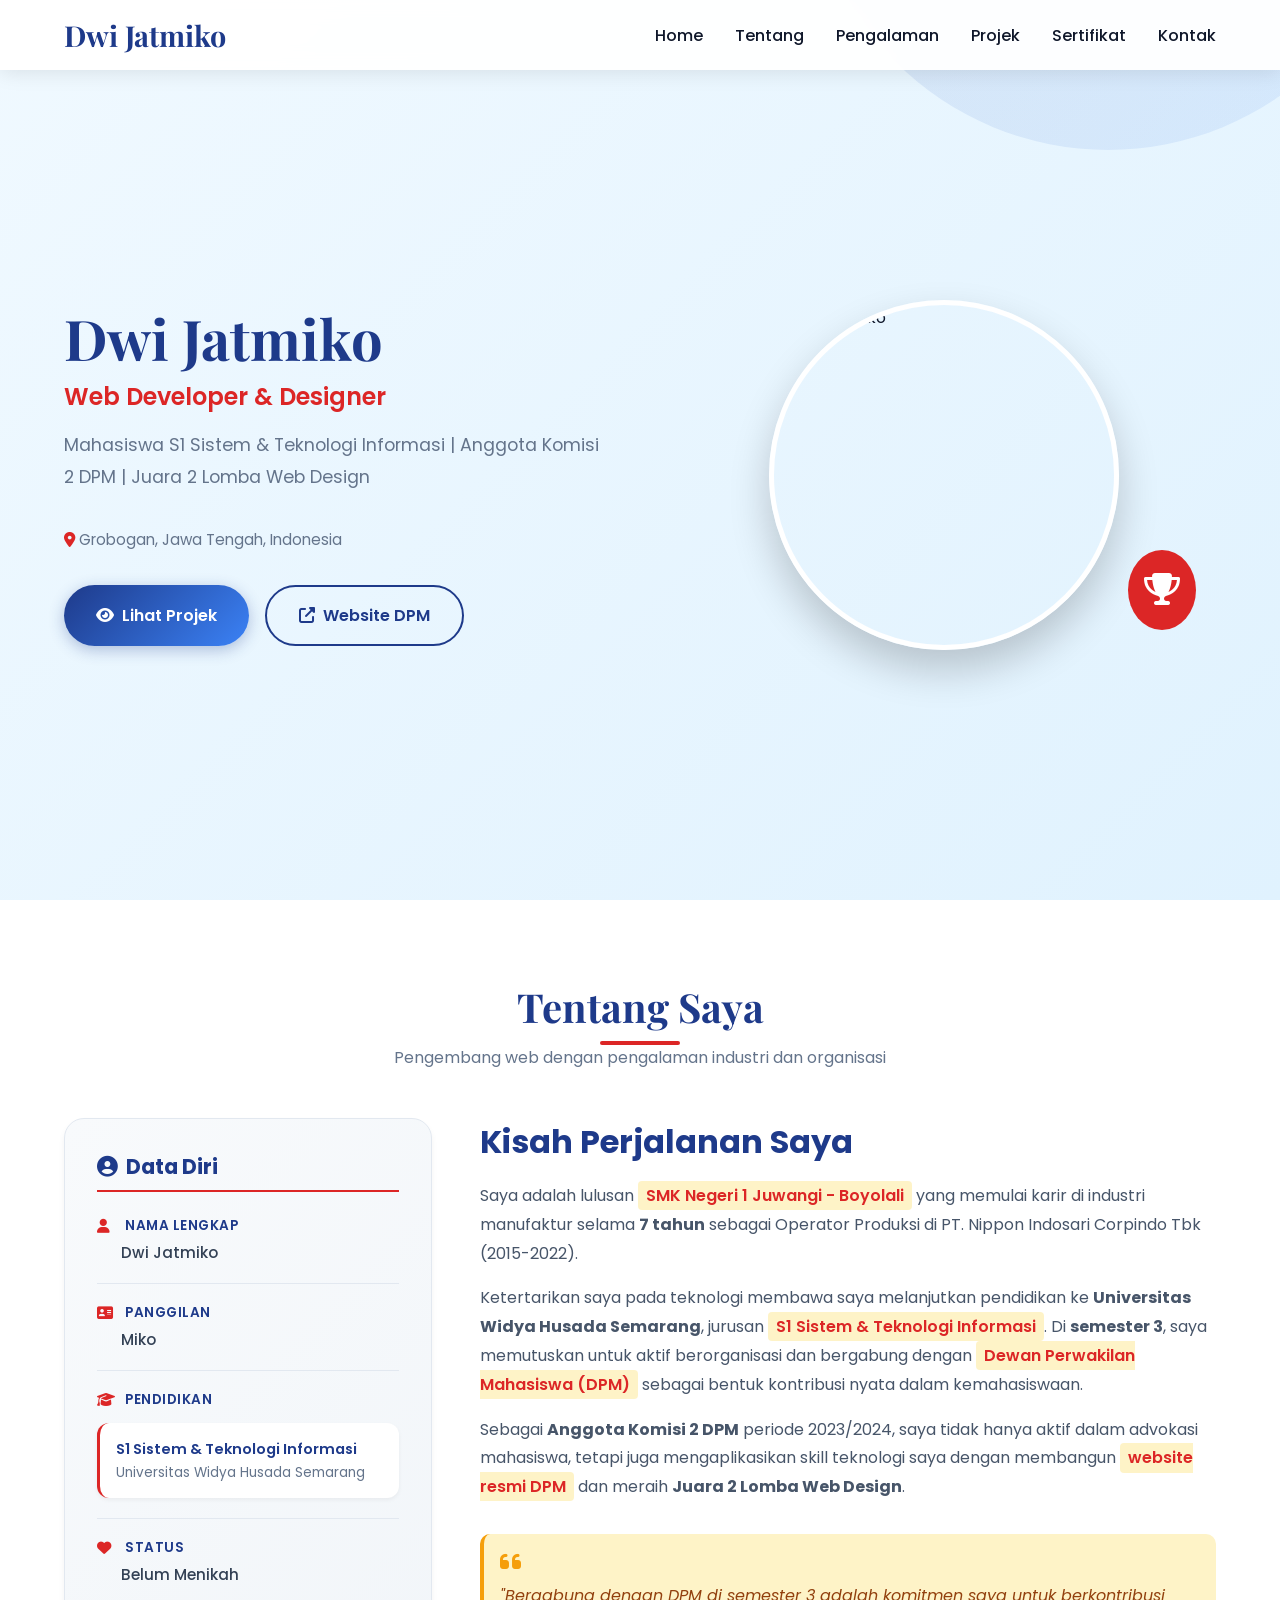
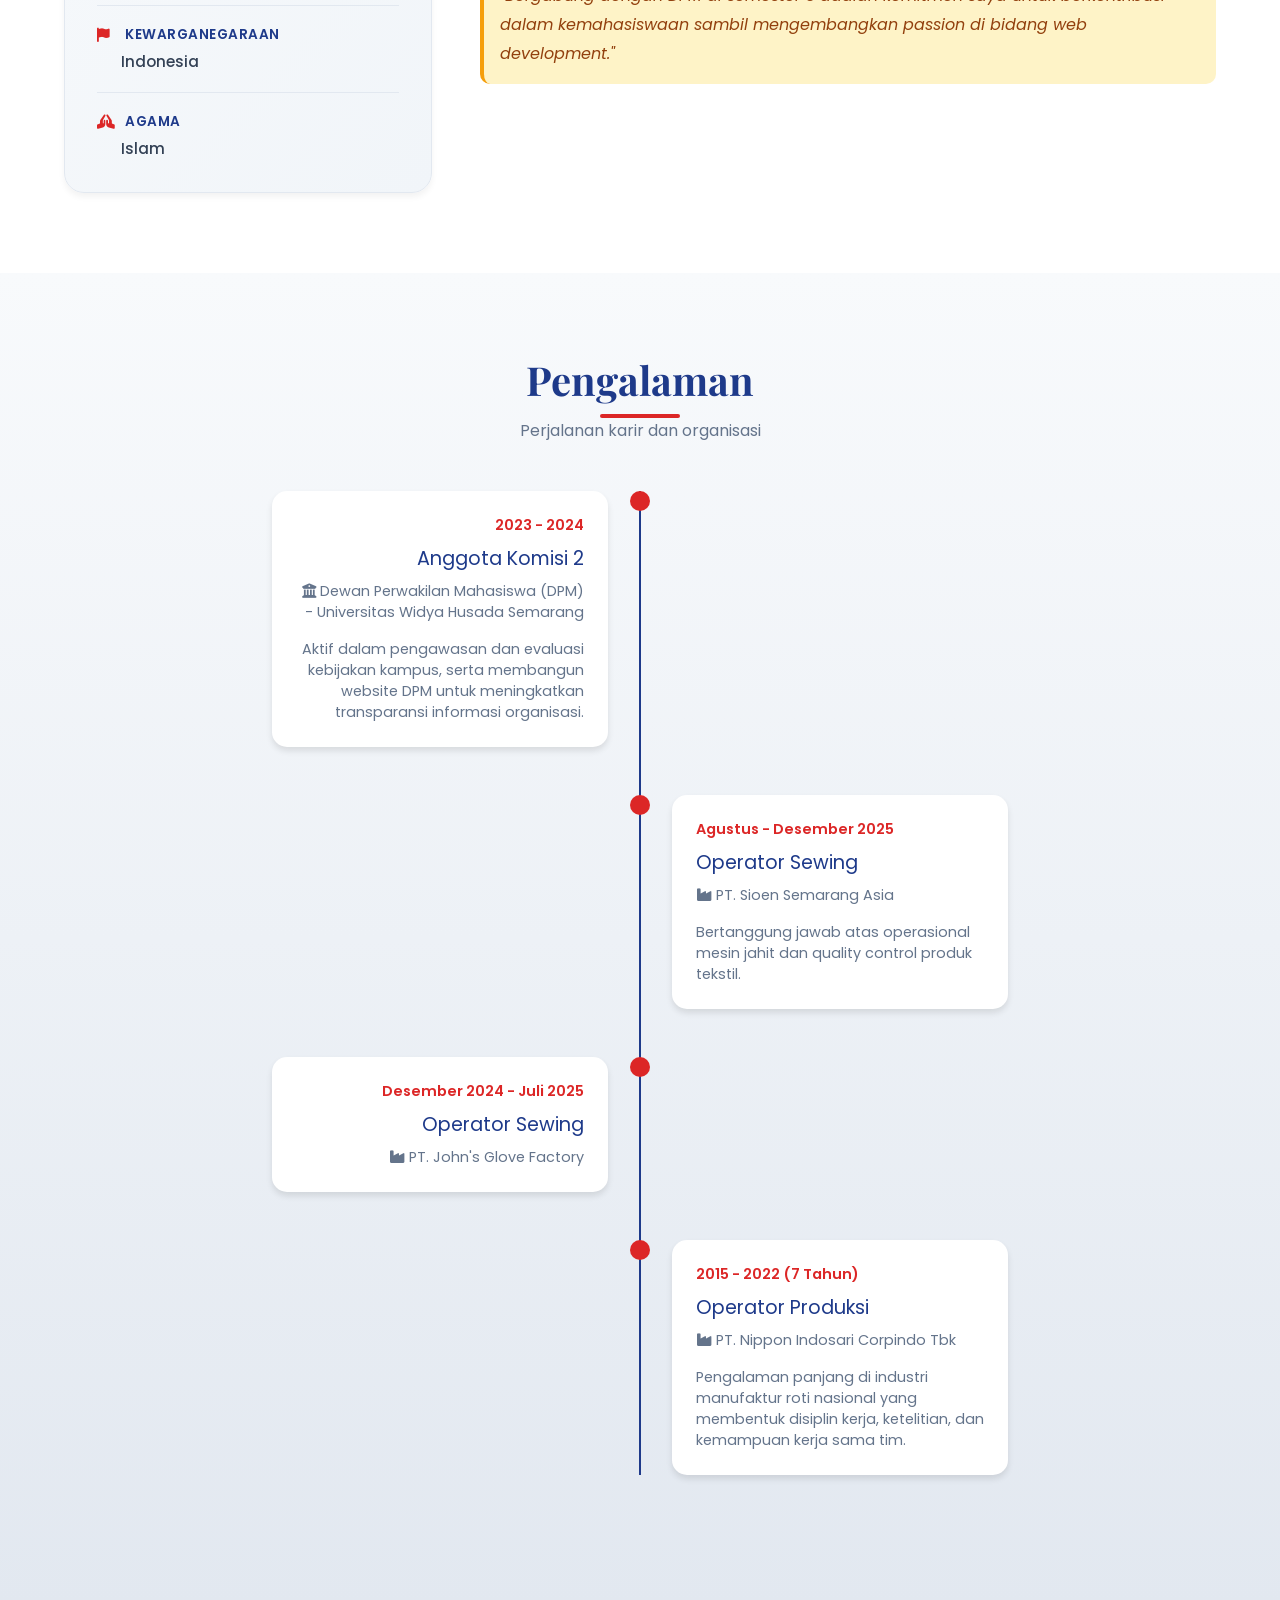
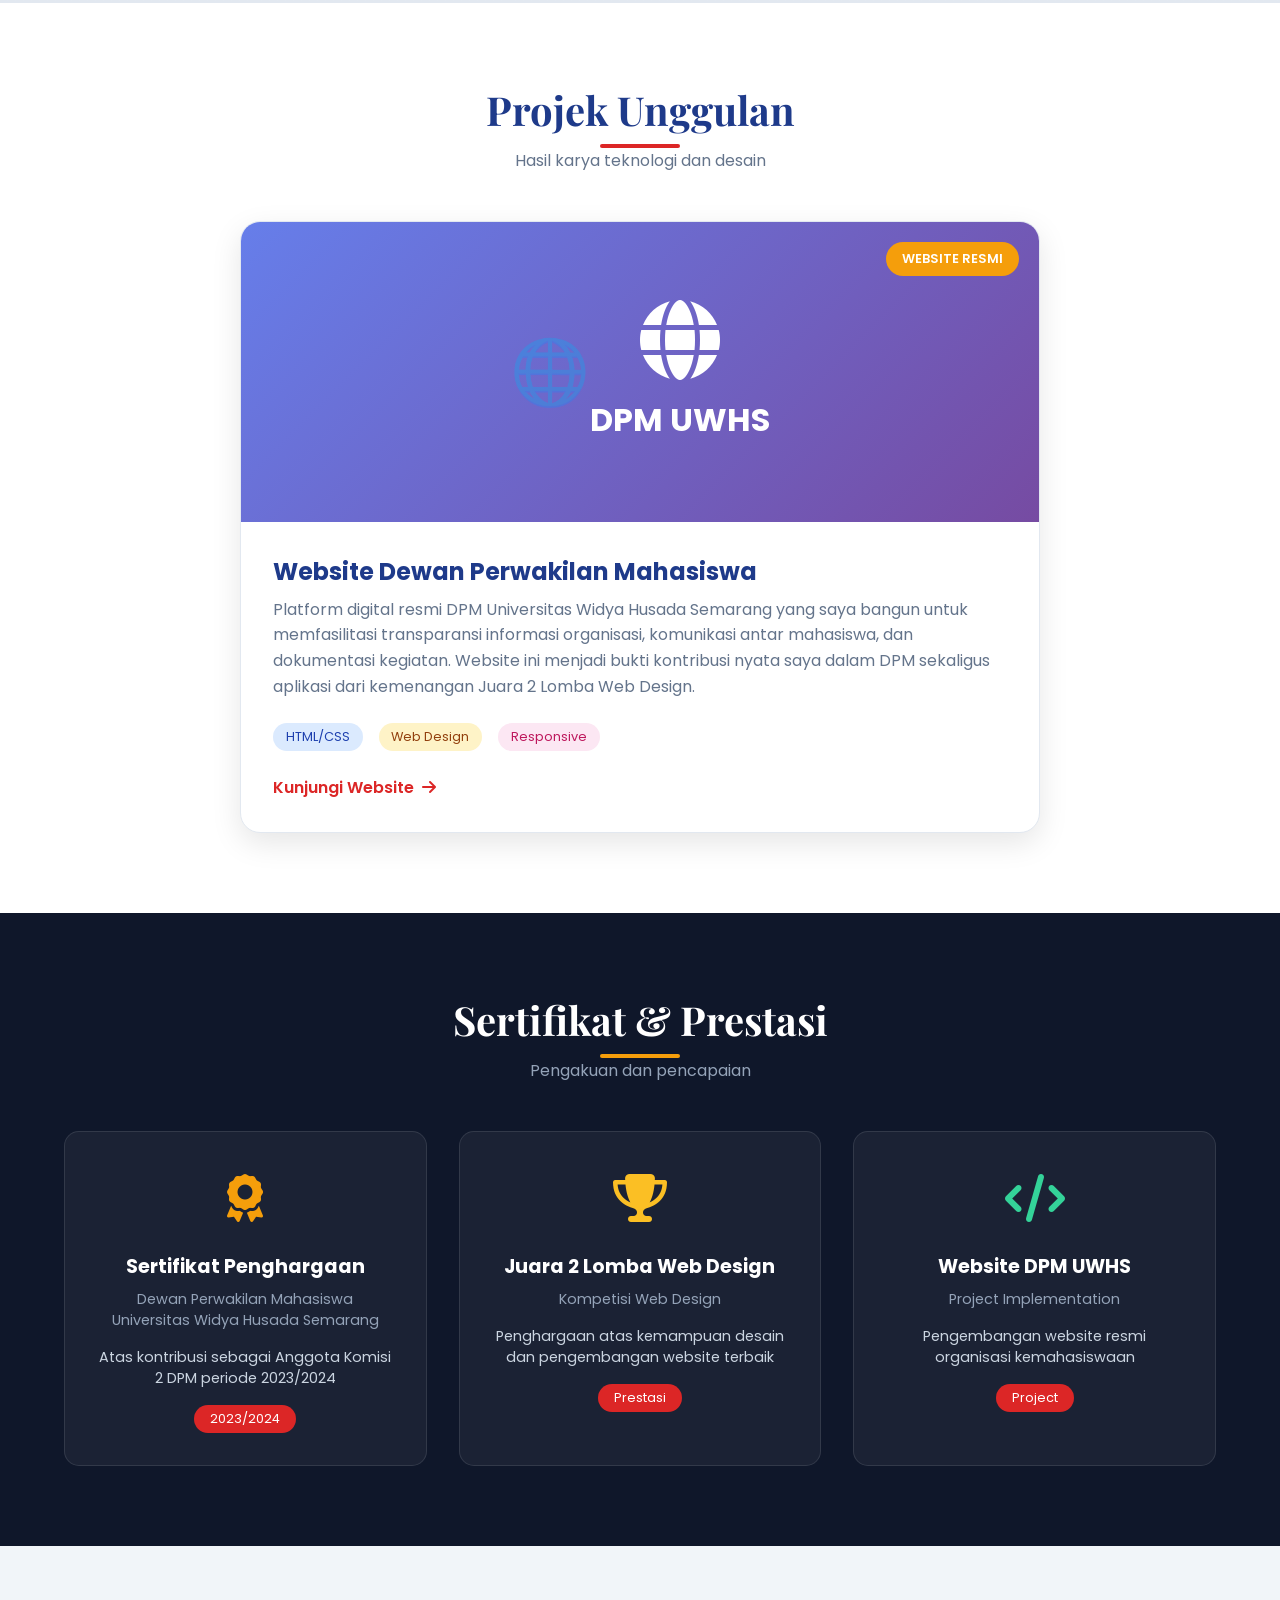
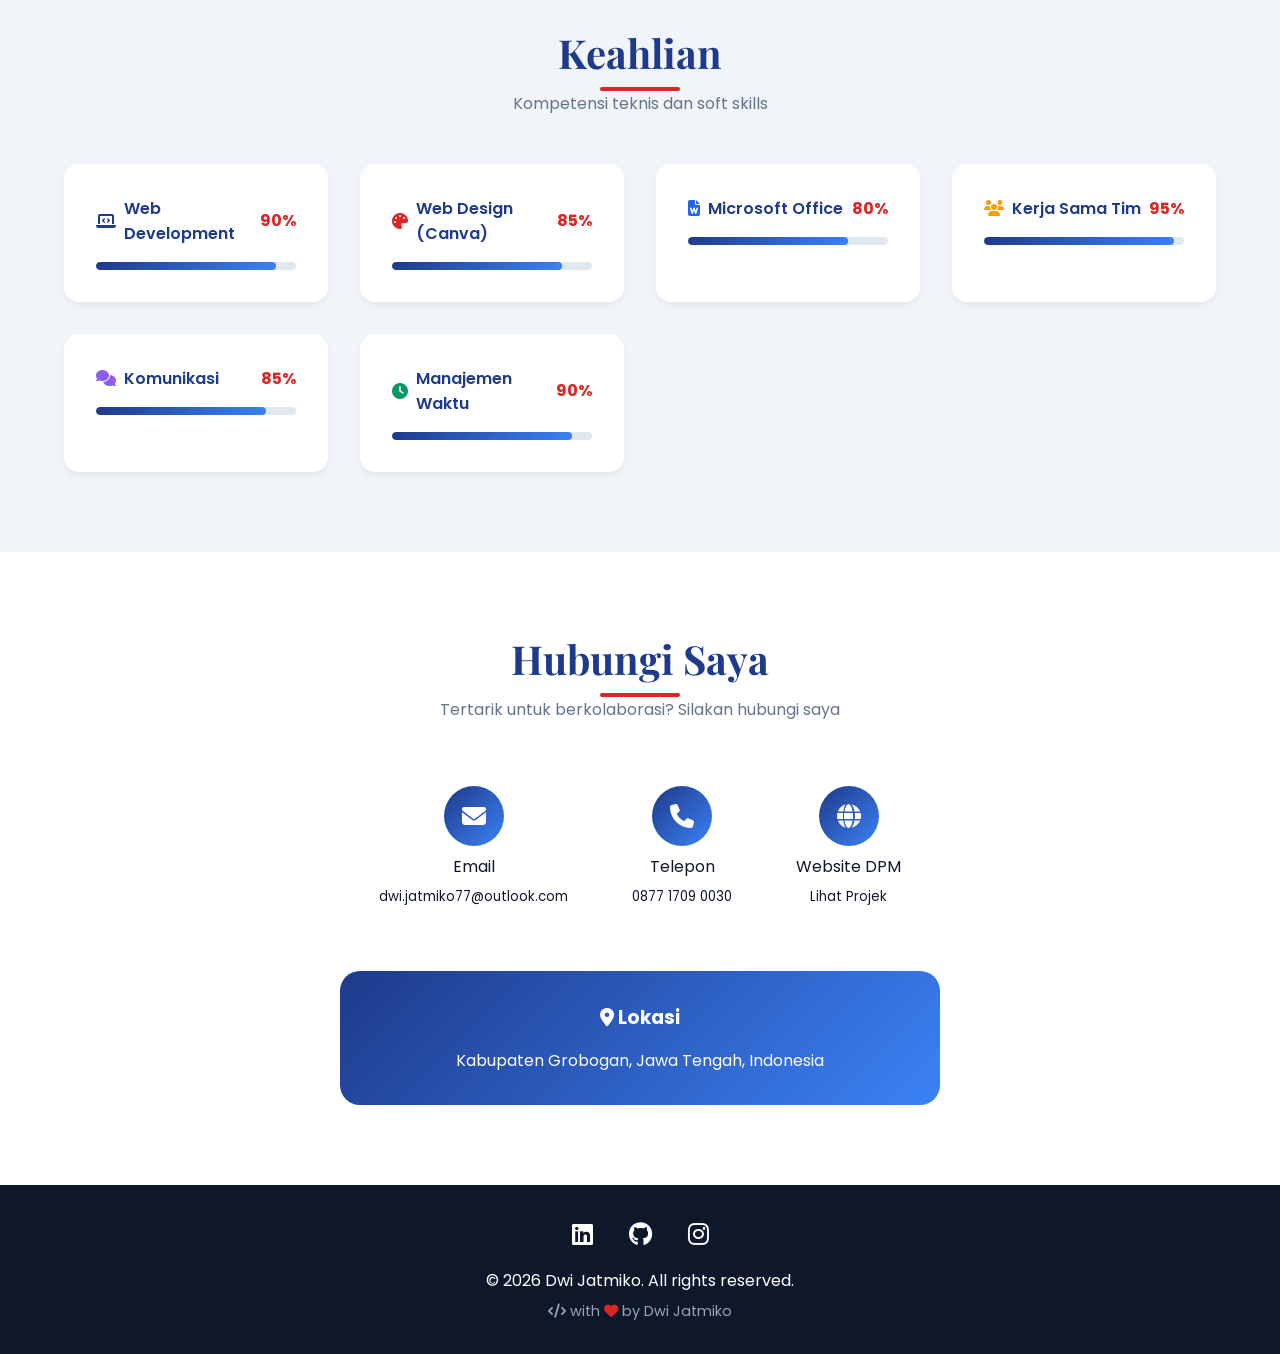
==== newindex.html @ b9d44d19 "Create newindex.html" ====
<!DOCTYPE html>
<html lang="id">
<head>
    <meta charset="UTF-8">
    <meta name="viewport" content="width=device-width, initial-scale=1.0">
    <title>Dwi Jatmiko | Portfolio - Web Developer & Designer</title>
    <link href="https://cdnjs.cloudflare.com/ajax/libs/font-awesome/6.4.0/css/all.min.css" rel="stylesheet">
    <link href="https://fonts.googleapis.com/css2?family=Poppins:wght@300;400;500;600;700&family=Playfair+Display:wght@700&display=swap" rel="stylesheet">
    <style>
        :root {
            --primary: #1e3a8a;
            --secondary: #dc2626;
            --accent: #f59e0b;
            --dark: #0f172a;
            --light: #f8fafc;
            --gradient: linear-gradient(135deg, #1e3a8a 0%, #3b82f6 100%);
        }

        * {
            margin: 0;
            padding: 0;
            box-sizing: border-box;
        }

        html {
            scroll-behavior: smooth;
        }

        body {
            font-family: 'Poppins', sans-serif;
            background: var(--light);
            color: var(--dark);
            overflow-x: hidden;
        }

        ::-webkit-scrollbar {
            width: 10px;
        }
        ::-webkit-scrollbar-track {
            background: var(--light);
        }
        ::-webkit-scrollbar-thumb {
            background: var(--primary);
            border-radius: 5px;
        }

        nav {
            position: fixed;
            top: 0;
            width: 100%;
            background: rgba(255, 255, 255, 0.95);
            backdrop-filter: blur(10px);
            z-index: 1000;
            padding: 1rem 5%;
            box-shadow: 0 2px 20px rgba(0,0,0,0.1);
            transition: all 0.3s ease;
        }

        nav.scrolled {
            padding: 0.5rem 5%;
        }

        .nav-container {
            max-width: 1200px;
            margin: 0 auto;
            display: flex;
            justify-content: space-between;
            align-items: center;
        }

        .logo {
            font-family: 'Playfair Display', serif;
            font-size: 1.8rem;
            font-weight: 700;
            color: var(--primary);
            text-decoration: none;
        }

        .nav-links {
            display: flex;
            gap: 2rem;
            list-style: none;
        }

        .nav-links a {
            text-decoration: none;
            color: var(--dark);
            font-weight: 500;
            transition: color 0.3s;
            position: relative;
        }

        .nav-links a::after {
            content: '';
            position: absolute;
            bottom: -5px;
            left: 0;
            width: 0;
            height: 2px;
            background: var(--secondary);
            transition: width 0.3s;
        }

        .nav-links a:hover::after {
            width: 100%;
        }

        .mobile-menu {
            display: none;
            font-size: 1.5rem;
            cursor: pointer;
        }

        .hero {
            min-height: 100vh;
            display: flex;
            align-items: center;
            justify-content: center;
            background: linear-gradient(135deg, #f0f9ff 0%, #e0f2fe 100%);
            position: relative;
            overflow: hidden;
            padding: 100px 5% 50px;
        }

        .hero::before {
            content: '';
            position: absolute;
            top: -50%;
            right: -10%;
            width: 600px;
            height: 600px;
            background: var(--gradient);
            border-radius: 50%;
            opacity: 0.1;
            animation: float 6s ease-in-out infinite;
        }

        @keyframes float {
            0%, 100% { transform: translateY(0); }
            50% { transform: translateY(-20px); }
        }

        .hero-container {
            max-width: 1200px;
            display: grid;
            grid-template-columns: 1fr 1fr;
            gap: 4rem;
            align-items: center;
        }

        .hero-content h1 {
            font-family: 'Playfair Display', serif;
            font-size: 3.5rem;
            color: var(--primary);
            margin-bottom: 0.5rem;
            line-height: 1.2;
        }

        .hero-content .subtitle {
            font-size: 1.5rem;
            color: var(--secondary);
            font-weight: 600;
            margin-bottom: 1rem;
        }

        .hero-content p {
            font-size: 1.1rem;
            color: #64748b;
            margin-bottom: 2rem;
            line-height: 1.8;
        }

        .cta-buttons {
            display: flex;
            gap: 1rem;
            flex-wrap: wrap;
        }

        .btn {
            padding: 1rem 2rem;
            border-radius: 50px;
            text-decoration: none;
            font-weight: 600;
            transition: all 0.3s;
            display: inline-flex;
            align-items: center;
            gap: 0.5rem;
        }

        .btn-primary {
            background: var(--gradient);
            color: white;
            box-shadow: 0 4px 15px rgba(30, 58, 138, 0.3);
        }

        .btn-primary:hover {
            transform: translateY(-3px);
            box-shadow: 0 6px 20px rgba(30, 58, 138, 0.4);
        }

        .btn-secondary {
            border: 2px solid var(--primary);
            color: var(--primary);
        }

        .btn-secondary:hover {
            background: var(--primary);
            color: white;
        }

        .hero-image {
            position: relative;
            display: flex;
            justify-content: center;
        }

        .hero-image img {
            width: 350px;
            height: 350px;
            object-fit: cover;
            border-radius: 50%;
            border: 5px solid white;
            box-shadow: 0 20px 40px rgba(0,0,0,0.2);
            animation: fadeIn 1s ease-in;
        }

        .badge {
            position: absolute;
            bottom: 20px;
            right: 20px;
            background: var(--secondary);
            color: white;
            padding: 1rem;
            border-radius: 50%;
            font-size: 2rem;
            animation: bounce 2s infinite;
        }

        @keyframes bounce {
            0%, 100% { transform: translateY(0); }
            50% { transform: translateY(-10px); }
        }

        section {
            padding: 80px 5%;
        }

        .container {
            max-width: 1200px;
            margin: 0 auto;
        }

        .section-title {
            text-align: center;
            margin-bottom: 3rem;
        }

        .section-title h2 {
            font-family: 'Playfair Display', serif;
            font-size: 2.5rem;
            color: var(--primary);
            margin-bottom: 0.5rem;
        }

        .section-title p {
            color: #64748b;
        }

        .underline {
            width: 80px;
            height: 4px;
            background: var(--secondary);
            margin: 0 auto;
            border-radius: 2px;
        }

        /* About Section - Improved */
        .about {
            background: white;
        }

        .about-grid {
            display: grid;
            grid-template-columns: 1fr 2fr;
            gap: 3rem;
            align-items: start;
        }

        .info-card {
            background: linear-gradient(135deg, #f8fafc 0%, #f1f5f9 100%);
            padding: 2rem;
            border-radius: 20px;
            border: 1px solid #e2e8f0;
            box-shadow: 0 4px 6px rgba(0,0,0,0.05);
        }

        .info-card h3 {
            color: var(--primary);
            font-size: 1.3rem;
            margin-bottom: 1.5rem;
            display: flex;
            align-items: center;
            gap: 0.5rem;
            padding-bottom: 0.5rem;
            border-bottom: 2px solid var(--secondary);
        }

        .info-item {
            margin-bottom: 1.2rem;
            padding-bottom: 1.2rem;
            border-bottom: 1px solid #e2e8f0;
            display: flex;
            flex-direction: column;
            gap: 0.3rem;
        }

        .info-item:last-child {
            border-bottom: none;
            margin-bottom: 0;
            padding-bottom: 0;
        }

        .info-label {
            font-weight: 600;
            color: var(--primary);
            font-size: 0.85rem;
            text-transform: uppercase;
            letter-spacing: 0.5px;
            display: flex;
            align-items: center;
            gap: 0.5rem;
        }

        .info-label i {
            color: var(--secondary);
            font-size: 0.9rem;
            width: 20px;
        }

        .info-value {
            color: #334155;
            font-size: 0.95rem;
            font-weight: 500;
            padding-left: 1.5rem;
        }

        /* Special styling for education */
        .education-block {
            background: white;
            padding: 1rem;
            border-radius: 12px;
            margin-top: 0.5rem;
            border-left: 3px solid var(--secondary);
            box-shadow: 0 2px 4px rgba(0,0,0,0.05);
        }

        .education-level {
            font-weight: 600;
            color: var(--primary);
            font-size: 0.9rem;
            margin-bottom: 0.2rem;
        }

        .education-school {
            color: #64748b;
            font-size: 0.85rem;
            line-height: 1.4;
        }

        .about-content h3 {
            font-size: 2rem;
            color: var(--primary);
            margin-bottom: 1rem;
        }

        .about-content p {
            line-height: 1.8;
            color: #475569;
            margin-bottom: 1rem;
        }

        .highlight {
            background: linear-gradient(120deg, #fef3c7 0%, #fef3c7 100%);
            padding: 0.2rem 0.5rem;
            border-radius: 4px;
            font-weight: 600;
            color: var(--secondary);
        }

        .experience {
            background: linear-gradient(to bottom, #f8fafc, #e2e8f0);
        }

        .timeline {
            position: relative;
            max-width: 800px;
            margin: 0 auto;
        }

        .timeline::before {
            content: '';
            position: absolute;
            left: 50%;
            transform: translateX(-50%);
            width: 2px;
            height: 100%;
            background: var(--primary);
        }

        .timeline-item {
            margin-bottom: 3rem;
            position: relative;
            width: 50%;
            padding: 0 2rem;
        }

        .timeline-item:nth-child(odd) {
            left: 0;
            text-align: right;
        }

        .timeline-item:nth-child(even) {
            left: 50%;
        }

        .timeline-dot {
            position: absolute;
            width: 20px;
            height: 20px;
            background: var(--secondary);
            border-radius: 50%;
            top: 0;
        }

        .timeline-item:nth-child(odd) .timeline-dot {
            right: -10px;
        }

        .timeline-item:nth-child(even) .timeline-dot {
            left: -10px;
        }

        .timeline-content {
            background: white;
            padding: 1.5rem;
            border-radius: 15px;
            box-shadow: 0 4px 6px rgba(0,0,0,0.1);
            transition: transform 0.3s;
        }

        .timeline-content:hover {
            transform: translateY(-5px);
        }

        .timeline-date {
            color: var(--secondary);
            font-weight: 600;
            font-size: 0.9rem;
        }

        .timeline-title {
            color: var(--primary);
            font-size: 1.2rem;
            margin: 0.5rem 0;
        }

        .timeline-company {
            color: #64748b;
            font-size: 0.9rem;
        }

        .projects {
            background: white;
        }

        .project-card {
            background: white;
            border-radius: 20px;
            overflow: hidden;
            box-shadow: 0 10px 30px rgba(0,0,0,0.1);
            transition: all 0.3s;
            border: 1px solid #e2e8f0;
        }

        .project-card:hover {
            transform: translateY(-10px);
            box-shadow: 0 20px 40px rgba(0,0,0,0.2);
        }

        .project-image {
            height: 300px;
            background: linear-gradient(135deg, #667eea 0%, #764ba2 100%);
            position: relative;
            display: flex;
            align-items: center;
            justify-content: center;
            overflow: hidden;
        }

        .project-image::before {
            content: '🌐';
            font-size: 4rem;
            opacity: 0.3;
        }

        .project-badge {
            position: absolute;
            top: 20px;
            right: 20px;
            background: var(--accent);
            color: white;
            padding: 0.5rem 1rem;
            border-radius: 20px;
            font-size: 0.8rem;
            font-weight: 600;
        }

        .project-info {
            padding: 2rem;
        }

        .project-info h3 {
            color: var(--primary);
            font-size: 1.5rem;
            margin-bottom: 0.5rem;
        }

        .project-info p {
            color: #64748b;
            margin-bottom: 1.5rem;
            line-height: 1.6;
        }

        .project-link {
            display: inline-flex;
            align-items: center;
            gap: 0.5rem;
            color: var(--secondary);
            text-decoration: none;
            font-weight: 600;
            transition: gap 0.3s;
        }

        .project-link:hover {
            gap: 1rem;
        }

        .certificates {
            background: var(--dark);
            color: white;
        }

        .certificates .section-title h2,
        .certificates .section-title p {
            color: white;
        }

        .cert-grid {
            display: grid;
            grid-template-columns: repeat(auto-fit, minmax(300px, 1fr));
            gap: 2rem;
        }

        .cert-card {
            background: rgba(255,255,255,0.05);
            border: 1px solid rgba(255,255,255,0.1);
            border-radius: 15px;
            padding: 2rem;
            text-align: center;
            transition: all 0.3s;
            position: relative;
            overflow: hidden;
        }

        .cert-card::before {
            content: '';
            position: absolute;
            top: 0;
            left: -100%;
            width: 100%;
            height: 100%;
            background: linear-gradient(90deg, transparent, rgba(255,255,255,0.1), transparent);
            transition: left 0.5s;
        }

        .cert-card:hover::before {
            left: 100%;
        }

        .cert-card:hover {
            transform: translateY(-5px);
            border-color: var(--accent);
        }

        .cert-icon {
            font-size: 3rem;
            color: var(--accent);
            margin-bottom: 1rem;
        }

        .cert-title {
            font-size: 1.2rem;
            margin-bottom: 0.5rem;
            color: white;
        }

        .cert-org {
            color: #94a3b8;
            font-size: 0.9rem;
            margin-bottom: 1rem;
        }

        .cert-year {
            display: inline-block;
            background: var(--secondary);
            color: white;
            padding: 0.3rem 1rem;
            border-radius: 20px;
            font-size: 0.8rem;
        }

        .skills {
            background: #f1f5f9;
        }

        .skills-grid {
            display: grid;
            grid-template-columns: repeat(auto-fit, minmax(250px, 1fr));
            gap: 2rem;
        }

        .skill-card {
            background: white;
            padding: 2rem;
            border-radius: 15px;
            box-shadow: 0 4px 6px rgba(0,0,0,0.05);
            transition: all 0.3s;
        }

        .skill-card:hover {
            transform: translateY(-5px);
            box-shadow: 0 10px 20px rgba(0,0,0,0.1);
        }

        .skill-header {
            display: flex;
            justify-content: space-between;
            align-items: center;
            margin-bottom: 1rem;
        }

        .skill-name {
            font-weight: 600;
            color: var(--primary);
            display: flex;
            align-items: center;
            gap: 0.5rem;
        }

        .skill-percent {
            color: var(--secondary);
            font-weight: 700;
        }

        .progress-bar {
            height: 8px;
            background: #e2e8f0;
            border-radius: 4px;
            overflow: hidden;
        }

        .progress-fill {
            height: 100%;
            background: var(--gradient);
            border-radius: 4px;
            transition: width 1s ease-out;
            width: 0;
        }

        .contact {
            background: white;
            text-align: center;
        }

        .contact-content {
            max-width: 600px;
            margin: 0 auto;
        }

        .contact-links {
            display: flex;
            justify-content: center;
            gap: 2rem;
            margin-top: 2rem;
            flex-wrap: wrap;
        }

        .contact-item {
            display: flex;
            flex-direction: column;
            align-items: center;
            gap: 0.5rem;
            text-decoration: none;
            color: var(--dark);
            transition: all 0.3s;
            padding: 1rem;
            border-radius: 10px;
        }

        .contact-item:hover {
            background: var(--light);
            color: var(--primary);
            transform: translateY(-5px);
        }

        .contact-icon {
            width: 60px;
            height: 60px;
            background: var(--gradient);
            color: white;
            border-radius: 50%;
            display: flex;
            align-items: center;
            justify-content: center;
            font-size: 1.5rem;
        }

        footer {
            background: var(--dark);
            color: white;
            text-align: center;
            padding: 2rem;
        }

        .social-links {
            margin-bottom: 1rem;
        }

        .social-links a {
            color: white;
            font-size: 1.5rem;
            margin: 0 1rem;
            transition: color 0.3s;
        }

        .social-links a:hover {
            color: var(--accent);
        }

        .fade-in {
            opacity: 0;
            transform: translateY(30px);
            transition: all 0.8s ease-out;
        }

        .fade-in.visible {
            opacity: 1;
            transform: translateY(0);
        }

        @media (max-width: 768px) {
            .nav-links {
                display: none;
            }
            
            .mobile-menu {
                display: block;
            }
            
            .hero-container {
                grid-template-columns: 1fr;
                text-align: center;
            }
            
            .hero-content h1 {
                font-size: 2.5rem;
            }
            
            .hero-image img {
                width: 250px;
                height: 250px;
            }
            
            .about-grid {
                grid-template-columns: 1fr;
            }
            
            .timeline::before {
                left: 20px;
            }
            
            .timeline-item {
                width: 100%;
                left: 0 !important;
                padding-left: 50px;
                text-align: left !important;
            }
            
            .timeline-dot {
                left: 10px !important;
                right: auto !important;
            }
        }
    </style>
</head>
<body>

    <!-- Navigation -->
    <nav id="navbar">
        <div class="nav-container">
            <a href="#" class="logo">Dwi Jatmiko</a>
            <ul class="nav-links">
                <li><a href="#home">Home</a></li>
                <li><a href="#about">Tentang</a></li>
                <li><a href="#experience">Pengalaman</a></li>
                <li><a href="#projects">Projek</a></li>
                <li><a href="#certificates">Sertifikat</a></li>
                <li><a href="#contact">Kontak</a></li>
            </ul>
            <div class="mobile-menu">
                <i class="fas fa-bars"></i>
            </div>
        </div>
    </nav>

    <!-- Hero Section -->
    <section class="hero" id="home">
        <div class="hero-container">
            <div class="hero-content fade-in">
                <h1>Dwi Jatmiko</h1>
                <div class="subtitle">Web Developer & Designer</div>
                <p>Mahasiswa S1 Sistem & Teknologi Informasi | Anggota Komisi 2 DPM | Juara 2 Lomba Web Design</p>
                <p style="font-size: 0.95rem; margin-top: 1rem;">
                    <i class="fas fa-map-marker-alt" style="color: var(--secondary);"></i> 
                    Grobogan, Jawa Tengah, Indonesia
                </p>
                <div class="cta-buttons">
                    <a href="#projects" class="btn btn-primary">
                        <i class="fas fa-eye"></i> Lihat Projek
                    </a>
                    <a href="https://dewanperwakilanmahasiswa-uwhs.great-site.net" target="_blank" class="btn btn-secondary">
                        <i class="fas fa-external-link-alt"></i> Website DPM
                    </a>
                </div>
            </div>
            <div class="hero-image fade-in">
                <img src="/mnt/kimi/upload/7A6FC3E6-F615-4439-A96B-2408C32038A5.jpg" alt="Dwi Jatmiko">
                <div class="badge">
                    <i class="fas fa-trophy"></i>
                </div>
            </div>
        </div>
    </section>

    <!-- About Section - Improved Layout -->
    <section class="about" id="about">
        <div class="container">
            <div class="section-title fade-in">
                <h2>Tentang Saya</h2>
                <div class="underline"></div>
                <p>Pengembang web dengan pengalaman industri dan organisasi</p>
            </div>
            
            <div class="about-grid">
                <div class="info-card fade-in">
                    <h3><i class="fas fa-user-circle"></i> Data Diri</h3>
                    
                    <div class="info-item">
                        <span class="info-label"><i class="fas fa-user"></i> Nama Lengkap</span>
                        <span class="info-value">Dwi Jatmiko</span>
                    </div>
                    
                    <div class="info-item">
                        <span class="info-label"><i class="fas fa-address-card"></i> Panggilan</span>
                        <span class="info-value">Miko</span>
                    </div>
                    
                    <div class="info-item">
                        <span class="info-label"><i class="fas fa-graduation-cap"></i> Pendidikan</span>
                        <div class="education-block">
                            <div class="education-level">S1 Sistem & Teknologi Informasi</div>
                            <div class="education-school">Universitas Widya Husada Semarang</div>
                        </div>
                    </div>
                    
                    <div class="info-item">
                        <span class="info-label"><i class="fas fa-heart"></i> Status</span>
                        <span class="info-value">Belum Menikah</span>
                    </div>
                    
                    <div class="info-item">
                        <span class="info-label"><i class="fas fa-flag"></i> Kewarganegaraan</span>
                        <span class="info-value">Indonesia</span>
                    </div>
                    
                    <div class="info-item">
                        <span class="info-label"><i class="fas fa-praying-hands"></i> Agama</span>
                        <span class="info-value">Islam</span>
                    </div>
                </div>
                
                <div class="about-content fade-in">
                    <h3>Kisah Perjalanan Saya</h3>
                    <p>
                        Saya adalah lulusan <span class="highlight">SMK Negeri 1 Juwangi - Boyolali</span> yang memulai karir di industri manufaktur selama <strong>7 tahun</strong> sebagai Operator Produksi di PT. Nippon Indosari Corpindo Tbk (2015-2022).
                    </p>
                    <p>
                        Ketertarikan saya pada teknologi membawa saya melanjutkan pendidikan ke <strong>Universitas Widya Husada Semarang</strong>, jurusan <span class="highlight">S1 Sistem & Teknologi Informasi</span>. Di <strong>semester 3</strong>, saya memutuskan untuk aktif berorganisasi dan bergabung dengan <span class="highlight">Dewan Perwakilan Mahasiswa (DPM)</span> sebagai bentuk kontribusi nyata dalam kemahasiswaan.
                    </p>
                    <p>
                        Sebagai <strong>Anggota Komisi 2 DPM</strong> periode 2023/2024, saya tidak hanya aktif dalam advokasi mahasiswa, tetapi juga mengaplikasikan skill teknologi saya dengan membangun <span class="highlight">website resmi DPM</span> dan meraih <strong>Juara 2 Lomba Web Design</strong>.
                    </p>
                    <div style="margin-top: 2rem; padding: 1rem; background: #fef3c7; border-radius: 10px; border-left: 4px solid var(--accent);">
                        <i class="fas fa-quote-left" style="color: var(--accent); font-size: 1.5rem; margin-bottom: 0.5rem;"></i>
                        <p style="font-style: italic; color: #92400e; margin: 0;">
                            "Bergabung dengan DPM di semester 3 adalah komitmen saya untuk berkontribusi dalam kemahasiswaan sambil mengembangkan passion di bidang web development."
                        </p>
                    </div>
                </div>
            </div>
        </div>
    </section>

    <!-- Experience Section -->
    <section class="experience" id="experience">
        <div class="container">
            <div class="section-title fade-in">
                <h2>Pengalaman</h2>
                <div class="underline"></div>
                <p>Perjalanan karir dan organisasi</p>
            </div>
            
            <div class="timeline">
                <div class="timeline-item fade-in">
                    <div class="timeline-dot"></div>
                    <div class="timeline-content">
                        <div class="timeline-date">2023 - 2024</div>
                        <div class="timeline-title">Anggota Komisi 2</div>
                        <div class="timeline-company">
                            <i class="fas fa-university"></i> Dewan Perwakilan Mahasiswa (DPM) - Universitas Widya Husada Semarang
                        </div>
                        <p style="margin-top: 1rem; color: #64748b; font-size: 0.9rem;">
                            Aktif dalam pengawasan dan evaluasi kebijakan kampus, serta membangun website DPM untuk meningkatkan transparansi informasi organisasi.
                        </p>
                    </div>
                </div>
                
                <div class="timeline-item fade-in">
                    <div class="timeline-dot"></div>
                    <div class="timeline-content">
                        <div class="timeline-date">Agustus - Desember 2025</div>
                        <div class="timeline-title">Operator Sewing</div>
                        <div class="timeline-company">
                            <i class="fas fa-industry"></i> PT. Sioen Semarang Asia
                        </div>
                        <p style="margin-top: 1rem; color: #64748b; font-size: 0.9rem;">
                            Bertanggung jawab atas operasional mesin jahit dan quality control produk tekstil.
                        </p>
                    </div>
                </div>
                
                <div class="timeline-item fade-in">
                    <div class="timeline-dot"></div>
                    <div class="timeline-content">
                        <div class="timeline-date">Desember 2024 - Juli 2025</div>
                        <div class="timeline-title">Operator Sewing</div>
                        <div class="timeline-company">
                            <i class="fas fa-industry"></i> PT. John's Glove Factory
                        </div>
                    </div>
                </div>
                
                <div class="timeline-item fade-in">
                    <div class="timeline-dot"></div>
                    <div class="timeline-content">
                        <div class="timeline-date">2015 - 2022 (7 Tahun)</div>
                        <div class="timeline-title">Operator Produksi</div>
                        <div class="timeline-company">
                            <i class="fas fa-industry"></i> PT. Nippon Indosari Corpindo Tbk
                        </div>
                        <p style="margin-top: 1rem; color: #64748b; font-size: 0.9rem;">
                            Pengalaman panjang di industri manufaktur roti nasional yang membentuk disiplin kerja, ketelitian, dan kemampuan kerja sama tim.
                        </p>
                    </div>
                </div>
            </div>
        </div>
    </section>

    <!-- Projects Section -->
    <section class="projects" id="projects">
        <div class="container">
            <div class="section-title fade-in">
                <h2>Projek Unggulan</h2>
                <div class="underline"></div>
                <p>Hasil karya teknologi dan desain</p>
            </div>
            
            <div class="project-card fade-in" style="max-width: 800px; margin: 0 auto;">
                <div class="project-image">
                    <div class="project-badge">WEBSITE RESMI</div>
                    <div style="text-align: center; color: white; z-index: 1;">
                        <i class="fas fa-globe" style="font-size: 5rem; margin-bottom: 1rem;"></i>
                        <h3 style="font-size: 2rem;">DPM UWHS</h3>
                    </div>
                </div>
                <div class="project-info">
                    <h3>Website Dewan Perwakilan Mahasiswa</h3>
                    <p>
                        Platform digital resmi DPM Universitas Widya Husada Semarang yang saya bangun untuk memfasilitasi transparansi informasi organisasi, komunikasi antar mahasiswa, dan dokumentasi kegiatan. Website ini menjadi bukti kontribusi nyata saya dalam DPM sekaligus aplikasi dari kemenangan Juara 2 Lomba Web Design.
                    </p>
                    <div style="display: flex; gap: 1rem; margin-bottom: 1.5rem; flex-wrap: wrap;">
                        <span style="background: #dbeafe; color: #1e40af; padding: 0.3rem 0.8rem; border-radius: 20px; font-size: 0.8rem;">HTML/CSS</span>
                        <span style="background: #fef3c7; color: #92400e; padding: 0.3rem 0.8rem; border-radius: 20px; font-size: 0.8rem;">Web Design</span>
                        <span style="background: #fce7f3; color: #be185d; padding: 0.3rem 0.8rem; border-radius: 20px; font-size: 0.8rem;">Responsive</span>
                    </div>
                    <a href="https://dewanperwakilanmahasiswa-uwhs.great-site.net" target="_blank" class="project-link">
                        Kunjungi Website <i class="fas fa-arrow-right"></i>
                    </a>
                </div>
            </div>
        </div>
    </section>

    <!-- Certificates Section -->
    <section class="certificates" id="certificates">
        <div class="container">
            <div class="section-title fade-in">
                <h2>Sertifikat & Prestasi</h2>
                <div class="underline" style="background: var(--accent);"></div>
                <p style="color: #94a3b8;">Pengakuan dan pencapaian</p>
            </div>
            
            <div class="cert-grid">
                <div class="cert-card fade-in">
                    <div class="cert-icon">
                        <i class="fas fa-award"></i>
                    </div>
                    <h3 class="cert-title">Sertifikat Penghargaan</h3>
                    <p class="cert-org">Dewan Perwakilan Mahasiswa<br>Universitas Widya Husada Semarang</p>
                    <p style="color: #cbd5e1; font-size: 0.9rem; margin-bottom: 1rem;">
                        Atas kontribusi sebagai Anggota Komisi 2 DPM periode 2023/2024
                    </p>
                    <span class="cert-year">2023/2024</span>
                </div>
                
                <div class="cert-card fade-in">
                    <div class="cert-icon" style="color: #fbbf24;">
                        <i class="fas fa-trophy"></i>
                    </div>
                    <h3 class="cert-title">Juara 2 Lomba Web Design</h3>
                    <p class="cert-org">Kompetisi Web Design</p>
                    <p style="color: #cbd5e1; font-size: 0.9rem; margin-bottom: 1rem;">
                        Penghargaan atas kemampuan desain dan pengembangan website terbaik
                    </p>
                    <span class="cert-year">Prestasi</span>
                </div>
                
                <div class="cert-card fade-in">
                    <div class="cert-icon" style="color: #34d399;">
                        <i class="fas fa-code"></i>
                    </div>
                    <h3 class="cert-title">Website DPM UWHS</h3>
                    <p class="cert-org">Project Implementation</p>
                    <p style="color: #cbd5e1; font-size: 0.9rem; margin-bottom: 1rem;">
                        Pengembangan website resmi organisasi kemahasiswaan
                    </p>
                    <span class="cert-year">Project</span>
                </div>
            </div>
        </div>
    </section>

    <!-- Skills Section -->
    <section class="skills" id="skills">
        <div class="container">
            <div class="section-title fade-in">
                <h2>Keahlian</h2>
                <div class="underline"></div>
                <p>Kompetensi teknis dan soft skills</p>
            </div>
            
            <div class="skills-grid">
                <div class="skill-card fade-in">
                    <div class="skill-header">
                        <span class="skill-name">
                            <i class="fas fa-laptop-code" style="color: var(--primary);"></i>
                            Web Development
                        </span>
                        <span class="skill-percent">90%</span>
                    </div>
                    <div class="progress-bar">
                        <div class="progress-fill" data-width="90"></div>
                    </div>
                </div>
                
                <div class="skill-card fade-in">
                    <div class="skill-header">
                        <span class="skill-name">
                            <i class="fas fa-palette" style="color: var(--secondary);"></i>
                            Web Design (Canva)
                        </span>
                        <span class="skill-percent">85%</span>
                    </div>
                    <div class="progress-bar">
                        <div class="progress-fill" data-width="85"></div>
                    </div>
                </div>
                
                <div class="skill-card fade-in">
                    <div class="skill-header">
                        <span class="skill-name">
                            <i class="fas fa-file-word" style="color: #2563eb;"></i>
                            Microsoft Office
                        </span>
                        <span class="skill-percent">80%</span>
                    </div>
                    <div class="progress-bar">
                        <div class="progress-fill" data-width="80"></div>
                    </div>
                </div>
                
                <div class="skill-card fade-in">
                    <div class="skill-header">
                        <span class="skill-name">
                            <i class="fas fa-users" style="color: var(--accent);"></i>
                            Kerja Sama Tim
                        </span>
                        <span class="skill-percent">95%</span>
                    </div>
                    <div class="progress-bar">
                        <div class="progress-fill" data-width="95"></div>
                    </div>
                </div>
                
                <div class="skill-card fade-in">
                    <div class="skill-header">
                        <span class="skill-name">
                            <i class="fas fa-comments" style="color: #8b5cf6;"></i>
                            Komunikasi
                        </span>
                        <span class="skill-percent">85%</span>
                    </div>
                    <div class="progress-bar">
                        <div class="progress-fill" data-width="85"></div>
                    </div>
                </div>
                
                <div class="skill-card fade-in">
                    <div class="skill-header">
                        <span class="skill-name">
                            <i class="fas fa-clock" style="color: #059669;"></i>
                            Manajemen Waktu
                        </span>
                        <span class="skill-percent">90%</span>
                    </div>
                    <div class="progress-bar">
                        <div class="progress-fill" data-width="90"></div>
                    </div>
                </div>
            </div>
        </div>
    </section>

    <!-- Contact Section -->
    <section class="contact" id="contact">
        <div class="container">
            <div class="section-title fade-in">
                <h2>Hubungi Saya</h2>
                <div class="underline"></div>
                <p>Tertarik untuk berkolaborasi? Silakan hubungi saya</p>
            </div>
            
            <div class="contact-content fade-in">
                <div class="contact-links">
                    <a href="mailto:dwi.jatmiko77@outlook.com" class="contact-item">
                        <div class="contact-icon">
                            <i class="fas fa-envelope"></i>
                        </div>
                        <span>Email</span>
                        <small>dwi.jatmiko77@outlook.com</small>
                    </a>
                    
                    <a href="tel:087717090030" class="contact-item">
                        <div class="contact-icon">
                            <i class="fas fa-phone"></i>
                        </div>
                        <span>Telepon</span>
                        <small>0877 1709 0030</small>
                    </a>
                    
                    <a href="https://dewanperwakilanmahasiswa-uwhs.great-site.net" target="_blank" class="contact-item">
                        <div class="contact-icon">
                            <i class="fas fa-globe"></i>
                        </div>
                        <span>Website DPM</span>
                        <small>Lihat Projek</small>
                    </a>
                </div>
                
                <div style="margin-top: 3rem; padding: 2rem; background: linear-gradient(135deg, #1e3a8a, #3b82f6); border-radius: 20px; color: white;">
                    <h3 style="margin-bottom: 1rem;"><i class="fas fa-map-marker-alt"></i> Lokasi</h3>
                    <p>Kabupaten Grobogan, Jawa Tengah, Indonesia</p>
                </div>
            </div>
        </div>
    </section>

    <!-- Footer -->
    <footer>
        <div class="social-links">
            <a href="#"><i class="fab fa-linkedin"></i></a>
            <a href="#"><i class="fab fa-github"></i></a>
            <a href="#"><i class="fab fa-instagram"></i></a>
        </div>
        <p>&copy; 2026 Dwi Jatmiko. All rights reserved.</p>
        <p style="margin-top: 0.5rem; font-size: 0.9rem; color: #94a3b8;">
            <i class="fas fa-code"></i> with <i class="fas fa-heart" style="color: var(--secondary);"></i> by Dwi Jatmiko
        </p>
    </footer>

    <script>
        // Navbar scroll effect
        window.addEventListener('scroll', function() {
            const navbar = document.getElementById('navbar');
            if (window.scrollY > 50) {
                navbar.classList.add('scrolled');
            } else {
                navbar.classList.remove('scrolled');
            }
        });

        // Animate on scroll
        const observerOptions = {
            threshold: 0.1,
            rootMargin: "0px 0px -50px 0px"
        };

        const observer = new IntersectionObserver(function(entries) {
            entries.forEach(entry => {
                if (entry.isIntersecting) {
                    entry.target.classList.add('visible');
                    
                    const progressBars = entry.target.querySelectorAll('.progress-fill');
                    progressBars.forEach(bar => {
                        const width = bar.getAttribute('data-width');
                        bar.style.width = width + '%';
                    });
                }
            });
        }, observerOptions);

        document.querySelectorAll('.fade-in').forEach((el) => observer.observe(el));

        // Smooth scroll for navigation links
        document.querySelectorAll('a[href^="#"]').forEach(anchor => {
            anchor.addEventListener('click', function (e) {
                e.preventDefault();
                const target = document.querySelector(this.getAttribute('href'));
                if (target) {
                    target.scrollIntoView({
                        behavior: 'smooth',
                        block: 'start'
                    });
                }
            });
        });

        // Mobile menu toggle
        const mobileMenu = document.querySelector('.mobile-menu');
        const navLinks = document.querySelector('.nav-links');
        
        mobileMenu.addEventListener('click', () => {
            navLinks.style.display = navLinks.style.display === 'flex' ? 'none' : 'flex';
            navLinks.style.position = 'absolute';
            navLinks.style.top = '100%';
            navLinks.style.left = '0';
            navLinks.style.width = '100%';
            navLinks.style.background = 'white';
            navLinks.style.flexDirection = 'column';
            navLinks.style.padding = '1rem';
            navLinks.style.boxShadow = '0 4px 6px rgba(0,0,0,0.1)';
        });
    </script>
</body>
</html>
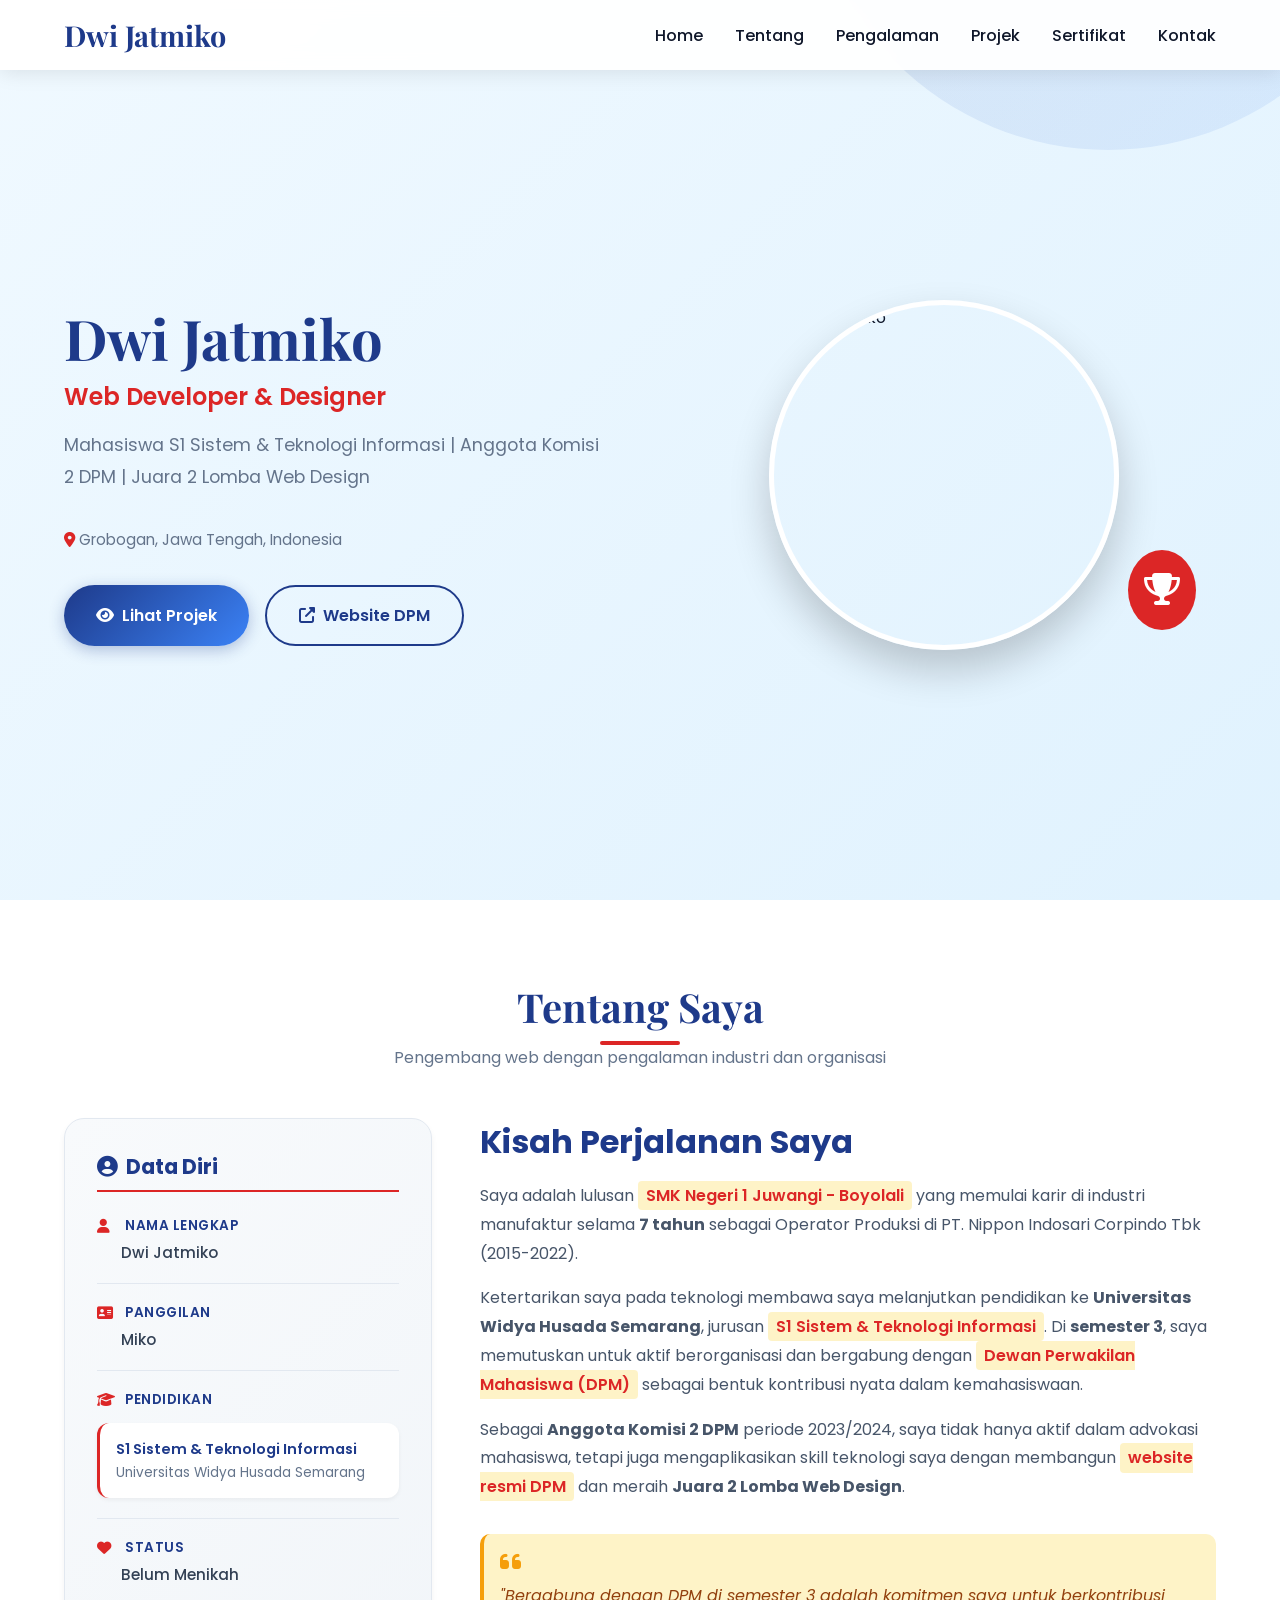
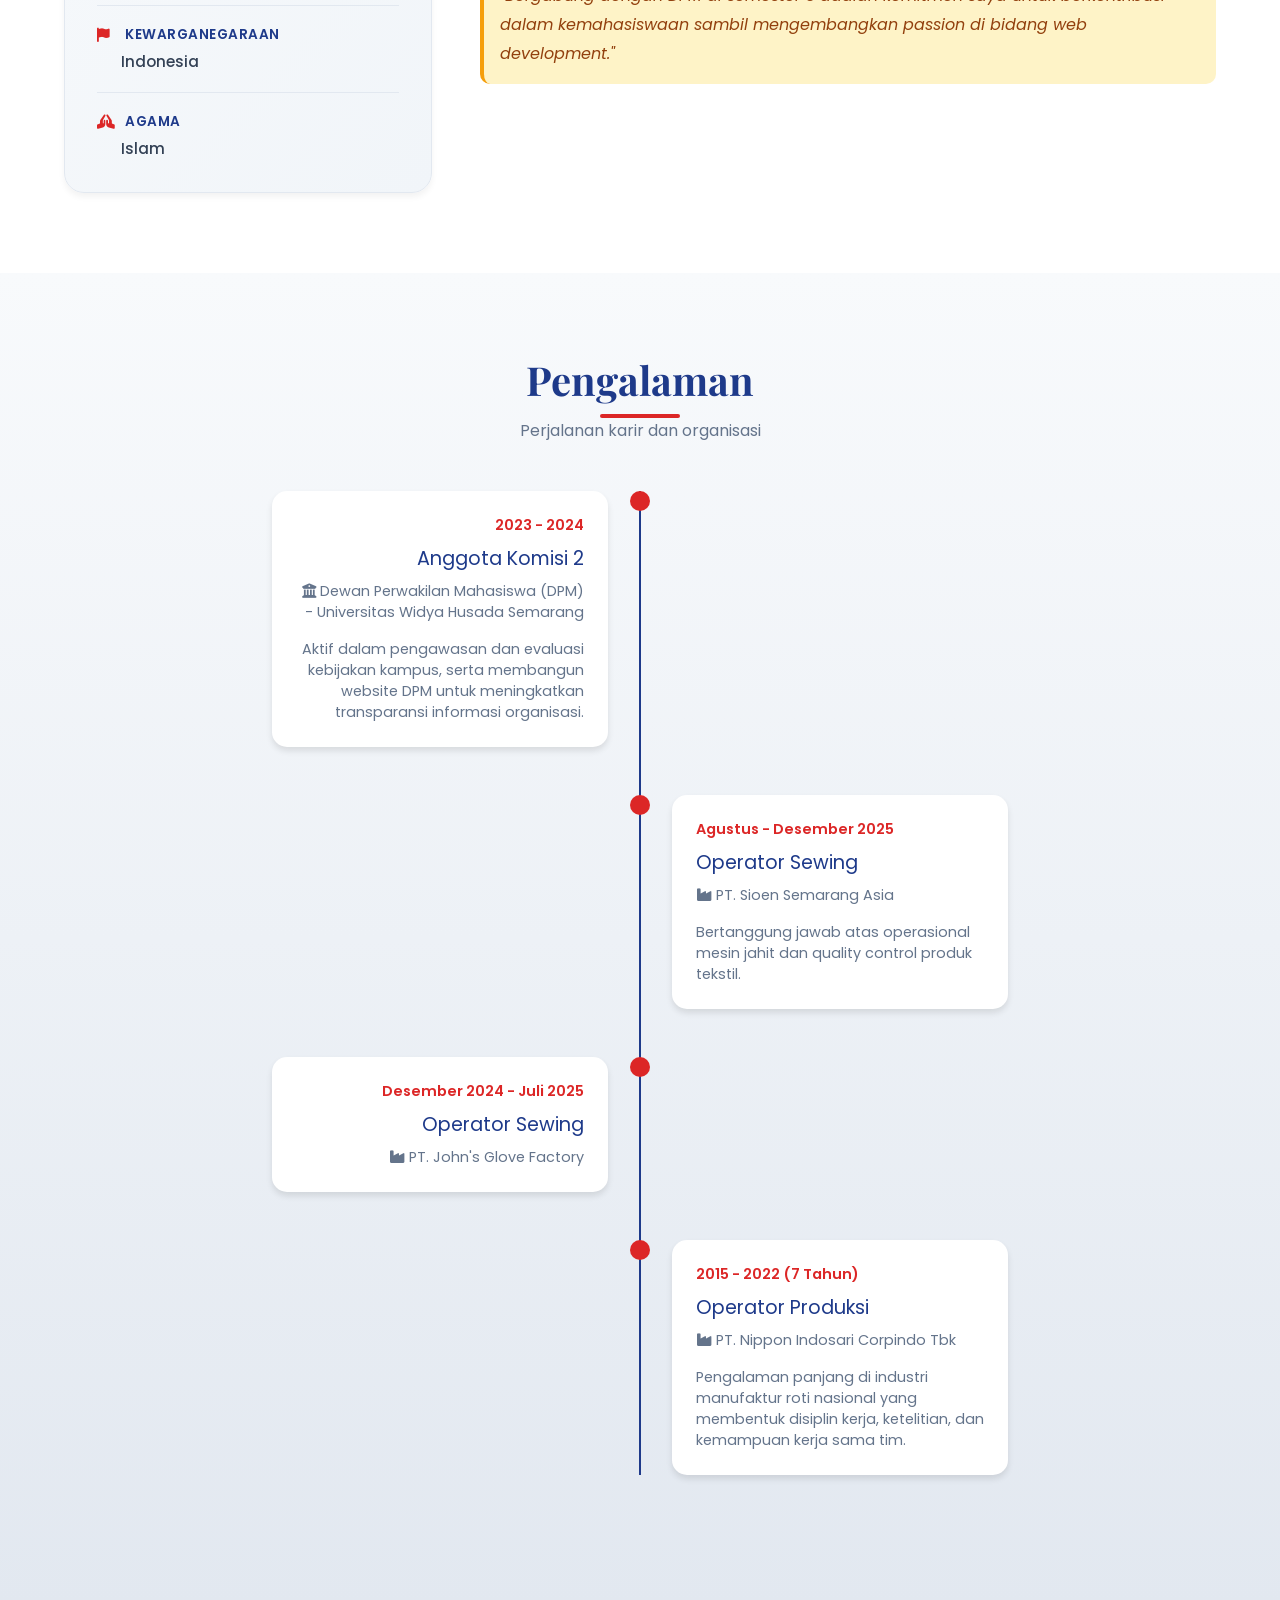
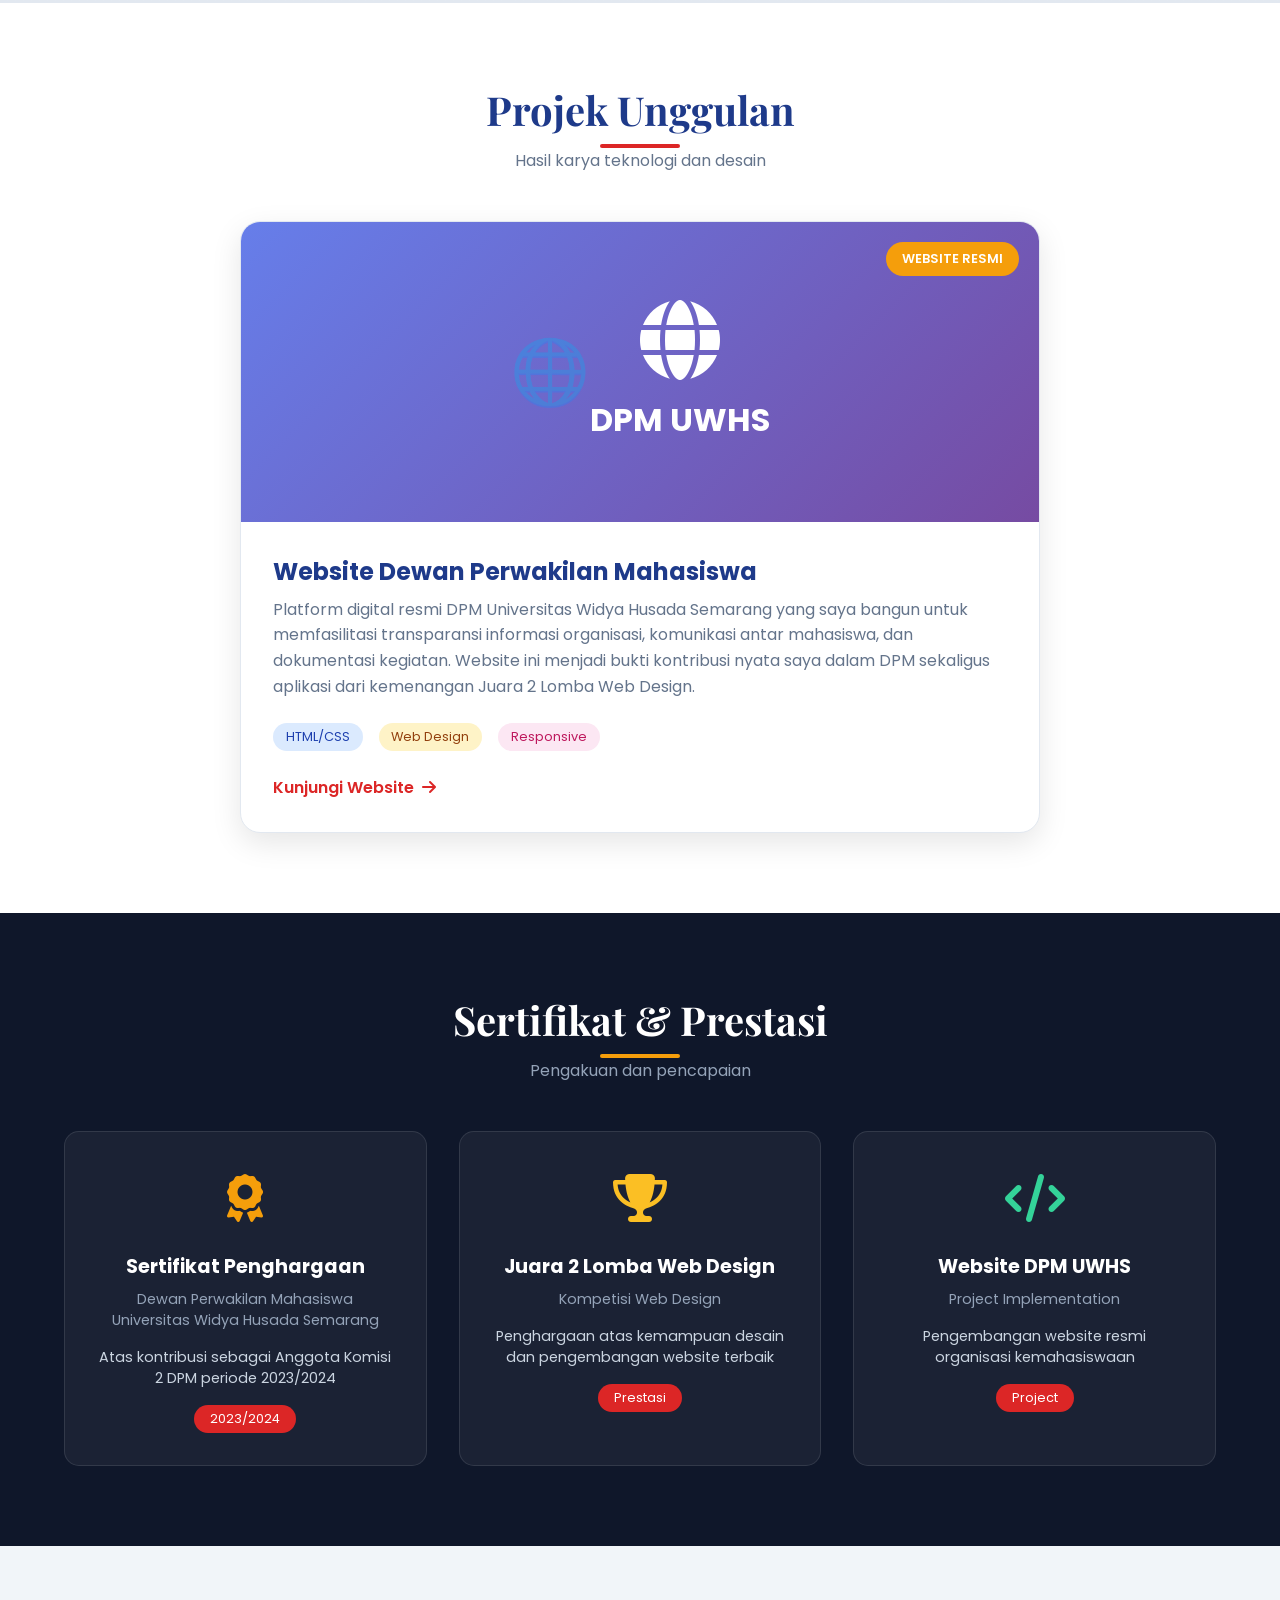
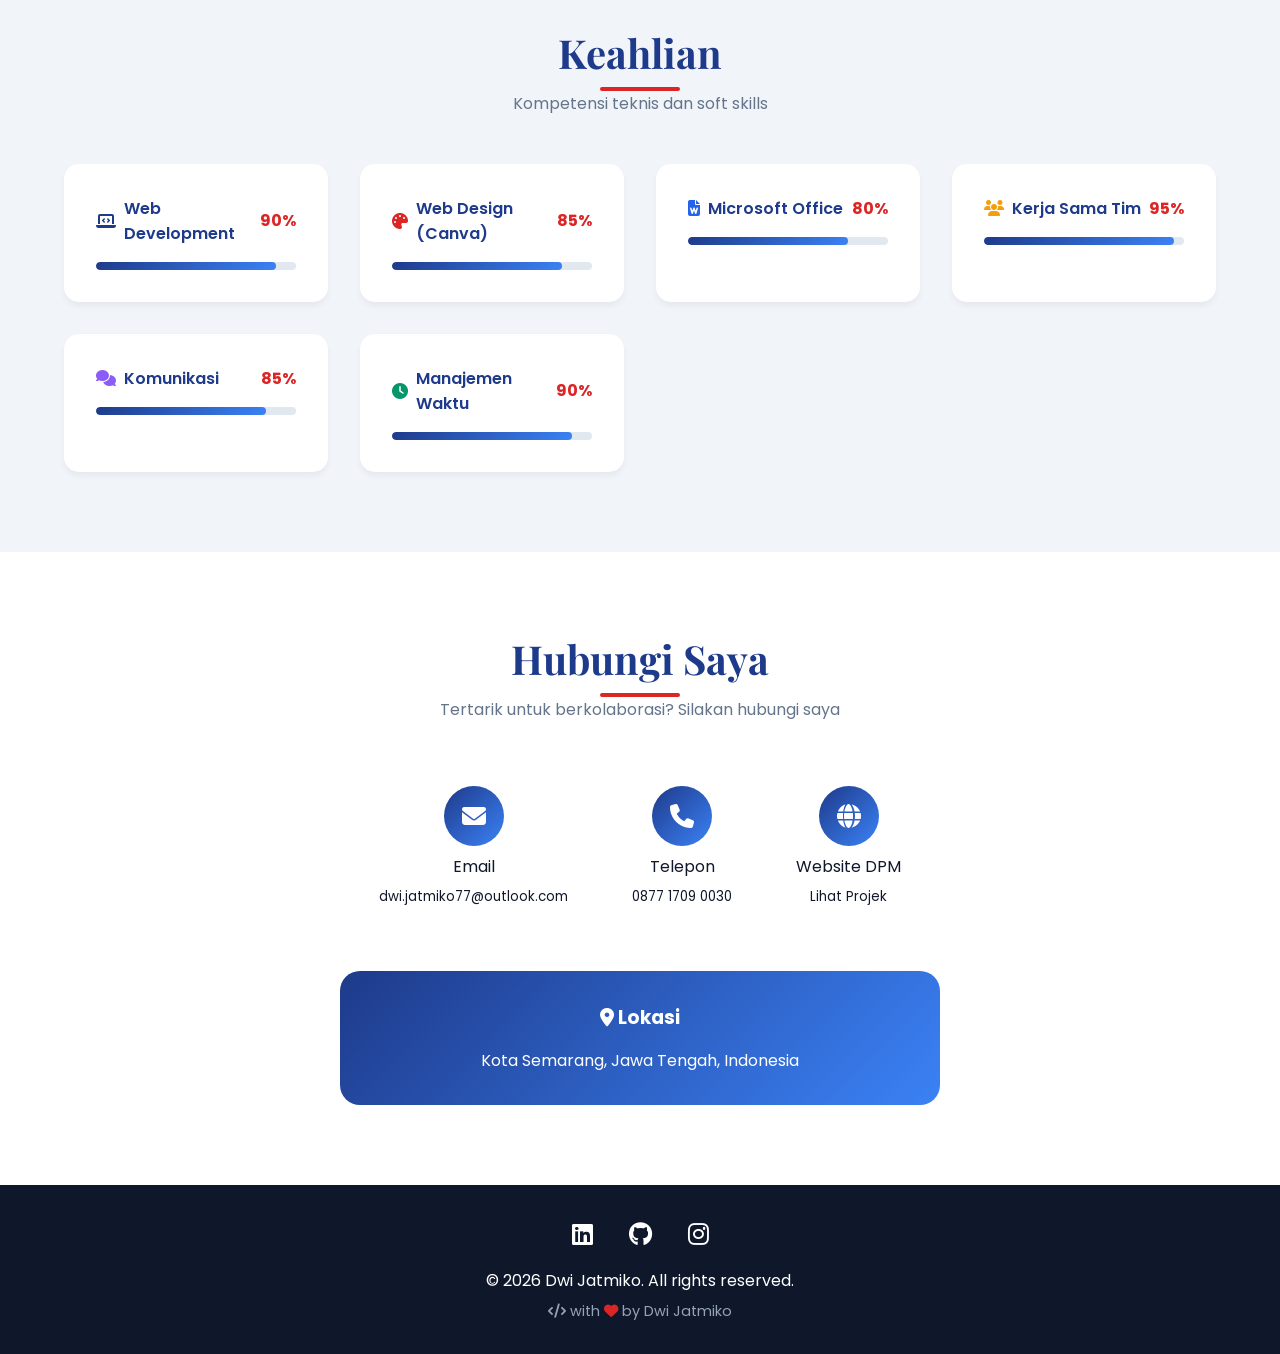
==== commit a77f84ca: "Update newindex.html" ====
--- a/newindex.html
+++ b/newindex.html
@@ -1200,7 +1200,7 @@
                 
                 <div style="margin-top: 3rem; padding: 2rem; background: linear-gradient(135deg, #1e3a8a, #3b82f6); border-radius: 20px; color: white;">
                     <h3 style="margin-bottom: 1rem;"><i class="fas fa-map-marker-alt"></i> Lokasi</h3>
-                    <p>Kabupaten Grobogan, Jawa Tengah, Indonesia</p>
+                    <p>Kota Semarang, Jawa Tengah, Indonesia</p>
                 </div>
             </div>
         </div>
@@ -1209,9 +1209,9 @@
     <!-- Footer -->
     <footer>
         <div class="social-links">
-            <a href="#"><i class="fab fa-linkedin"></i></a>
-            <a href="#"><i class="fab fa-github"></i></a>
-            <a href="#"><i class="fab fa-instagram"></i></a>
+            <a href="https://www.linkedin.com/in/dwi-jatmiko-aa86932ab/"><i class="fab fa-linkedin"></i></a>
+            <a href="https://github.com/dwijatmiko77"><i class="fab fa-github"></i></a>
+            <a href="https://www.instagram.com/ya_hiiko/"><i class="fab fa-instagram"></i></a>
         </div>
         <p>&copy; 2026 Dwi Jatmiko. All rights reserved.</p>
         <p style="margin-top: 0.5rem; font-size: 0.9rem; color: #94a3b8;">
